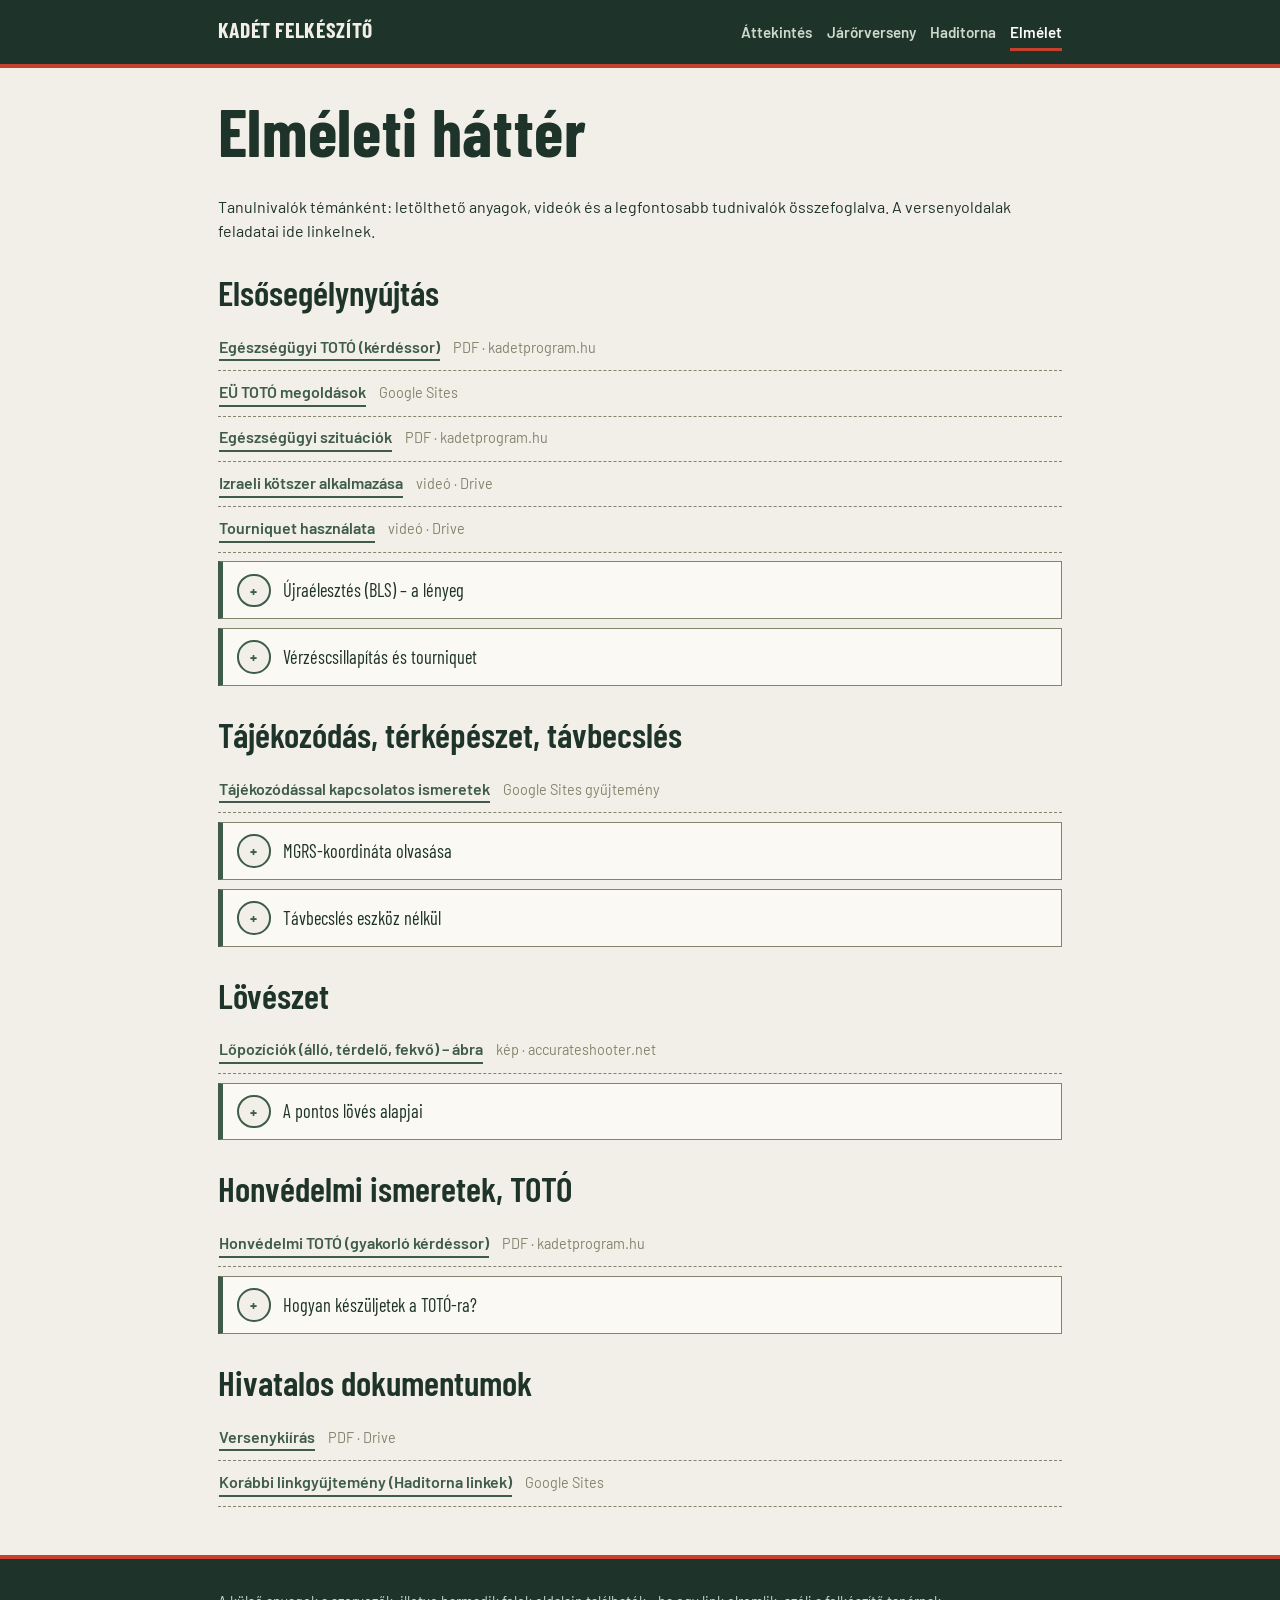
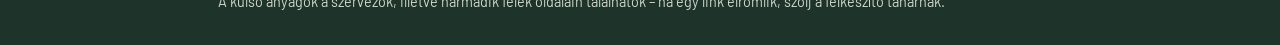
==== elmelet.html @ 2f75fd26 "Add files via upload" ====
<!DOCTYPE html>
<html lang="hu">
<head>
<meta charset="UTF-8">
<meta name="viewport" content="width=device-width, initial-scale=1">
<title>Elméleti háttér – felkészülési anyagok</title>
<link rel="preconnect" href="https://fonts.googleapis.com">
<link href="https://fonts.googleapis.com/css2?family=Barlow+Condensed:wght@600;700&family=Barlow:wght@400;600;700&display=swap" rel="stylesheet">
<link rel="stylesheet" href="style.css">
</head>
<body>

<header class="site">
  <div class="wrap">
    <a class="brand" href="index.html">KADÉT FELKÉSZÍTŐ</a>
    <nav class="main" aria-label="Fő navigáció">
      <a href="index.html">Áttekintés</a>
      <a href="jarorverseny.html">Járőrverseny</a>
      <a href="haditorna.html">Haditorna</a>
      <a href="elmelet.html" aria-current="page">Elmélet</a>
    </nav>
  </div>
</header>

<main class="wrap">
  <h1 style="margin-top:1.6rem">Elméleti háttér</h1>
  <p class="lead">Tanulnivalók témánként: letölthető anyagok, videók és a legfontosabb tudnivalók összefoglalva. A versenyoldalak feladatai ide linkelnek.</p>

  <!-- ===================== EÜ ===================== -->
  <section class="shelf" id="eu">
    <h2>Elsősegélynyújtás</h2>
    <ul>
      <li><a href="https://kadetprogram.hu/Public/uploads/OHV_E%C3%9C-TOT%C3%93.pdf">Egészségügyi TOTÓ (kérdéssor)</a><span>PDF · kadetprogram.hu</span></li>
      <li><a href="https://sites.google.com/view/haditornalinkek/e%C3%BC-tot%C3%B3-megold%C3%A1sok">EÜ TOTÓ megoldások</a><span>Google Sites</span></li>
      <li><a href="https://kadetprogram.hu/Public/uploads/E%C3%9C_szitu%C3%A1ci%C3%B3k%202024.pdf">Egészségügyi szituációk</a><span>PDF · kadetprogram.hu</span></li>
      <li><a href="https://drive.google.com/file/d/0B7TVsjLgtCCgZWExRTMzSFEzcnM/view?usp=drive_link&resourcekey=0-SOki4VpRNh7IfBNeAj2JSQ">Izraeli kötszer alkalmazása</a><span>videó · Drive</span></li>
      <li><a href="https://drive.google.com/file/d/1ajolPWnVyEdOhha0vj8dl07aHkygujlE/view?usp=sharing">Tourniquet használata</a><span>videó · Drive</span></li>
    </ul>

    <details class="cp">
      <summary class="cp-head"><span class="cp-num">+</span>Újraélesztés (BLS) – a lényeg</summary>
      <div class="cp-body">
        <ul>
          <li><strong>Sorrend:</strong> biztonság → reakció ellenőrzése (rázás, hangos megszólítás) → segélykérés → légút szabaddá tétele (fej hátra, áll fel) → légzés figyelése max. 10 mp.</li>
          <li><strong>Ha nem légzik normálisan:</strong> 30 mellkasnyomás : 2 befúvás, folyamatosan.</li>
          <li><strong>Mellkasnyomás:</strong> szegycsont közepére, 5–6 cm mélyen, 100–120/perc tempóban, teljes felengedéssel. Az AMBU-babán ezt pontozzák!</li>
          <li><strong>Eszméletlen, de normálisan légző beteg:</strong> stabil oldalfekvés, légzés folyamatos figyelése.</li>
        </ul>
      </div>
    </details>

    <details class="cp">
      <summary class="cp-head"><span class="cp-num">+</span>Vérzéscsillapítás és tourniquet</summary>
      <div class="cp-body">
        <ul>
          <li><strong>Fokozatosság:</strong> közvetlen nyomás a sebre → nyomókötés (pl. izraeli kötszer) → ha ezekkel nem uralható végtagi vérzés: tourniquet.</li>
          <li><strong>Tourniquet felhelyezés:</strong> a sebtől szívközelebb, ne ízületre; addig húzni, amíg a vérzés eláll. A versenyen: a gyakorlatvezető egy ujja férjen a kötés és a láb közé.</li>
          <li><strong>Mindig:</strong> a felhelyezés idejének rögzítése, az eszközt letakarni tilos.</li>
          <li><strong>Töréseknél:</strong> a sérült végtag nyugalomba helyezése, a két szomszédos ízület rögzítése; nyílt törésnél előbb steril fedés.</li>
        </ul>
      </div>
    </details>
  </section>

  <!-- ===================== Tájékozódás ===================== -->
  <section class="shelf" id="tajekozodas">
    <h2>Tájékozódás, térképészet, távbecslés</h2>
    <ul>
      <li><a href="https://sites.google.com/view/tajolas/f%C5%91oldal">Tájékozódással kapcsolatos ismeretek</a><span>Google Sites gyűjtemény</span></li>
    </ul>

    <details class="cp">
      <summary class="cp-head"><span class="cp-num">+</span>MGRS-koordináta olvasása</summary>
      <div class="cp-body">
        <ul>
          <li><strong>Felépítés:</strong> zónaszám + betű (pl. 33T), majd 100 km-es négyzet két betűje (pl. XN), végül a számjegyek fele-fele: első fele a kelet-nyugati (easting), második a dél-északi (northing) érték.</li>
          <li><strong>Aranyszabály:</strong> mindig „jobbra, majd fel” – előbb a vízszintes hálóvonalak közül olvasunk, aztán a függőlegesből.</li>
          <li><strong>Pontosság:</strong> 4 számjegy = 1 km, 6 számjegy = 100 m, 8 számjegy = 10 m pontosság.</li>
          <li><strong>Irányszög protractorral:</strong> a protractor középpontja a kiindulópontra, 0 iránya a hálózati északra; a célpont felé olvasott érték a hálózati irányszög (vetületi ~ mágneses eltérésre figyelni, ha a feladat kéri).</li>
          <li><strong>Csapatmunka a versenyen:</strong> mivel egymás munkájára építetek és javítani tilos, a leggyakorlottabb kadét kapja a pontszerkesztést – otthon mindenki gyakorolja a saját részfeladatát.</li>
        </ul>
      </div>
    </details>

    <details class="cp">
      <summary class="cp-head"><span class="cp-num">+</span>Távbecslés eszköz nélkül</summary>
      <div class="cp-body">
        <ul>
          <li><strong>Viszonyítás ismert mérethez:</strong> tudd fejből a tereptárgyak jellemző méreteit – emberalak ~1,8 m, családi ház szintje ~3 m, villanyoszlopok távolsága gyakran ~30–50 m, futballpálya ~100 m.</li>
          <li><strong>Hüvelykujj-ugrás:</strong> nyújtott karral, egyik szemmel a hüvelykujjat a célra tartod, majd szemet váltasz; ahányat „ugrik” oldalra a kép (ismert méretű tárgyhoz mérve), annak kb. 10-szerese a távolság.</li>
          <li><strong>Szakaszolás:</strong> becsülj 100 m-es lépésekben („odáig kb. 100, még egyszer annyi…”), vagy felezd a távot és a felét becsüld.</li>
          <li><strong>Torzítások:</strong> lefelé nézve, vízfelület vagy sík terep fölött a táv rövidebbnek tűnik; szemben a nappal, ködben hosszabbnak.</li>
          <li><strong>Csapattaktika:</strong> mindenki becsül külön, a szélsőértékeket elhagyva átlagoltok – ez bizonyítottan pontosabb az egyéni tippnél.</li>
        </ul>
      </div>
    </details>
  </section>

  <!-- ===================== Lövészet ===================== -->
  <section class="shelf" id="loveszet">
    <h2>Lövészet</h2>
    <ul>
      <li><a href="https://accurateshooter.net/Blog/mattpdf1401op.png">Lőpozíciók (álló, térdelő, fekvő) – ábra</a><span>kép · accurateshooter.net</span></li>
    </ul>

    <details class="cp">
      <summary class="cp-head"><span class="cp-num">+</span>A pontos lövés alapjai</summary>
      <div class="cp-body">
        <ul>
          <li><strong>Stabilitási sorrend:</strong> fekvő &gt; térdelő &gt; álló. A puskás testhelyzeteket ennek megfelelően osszátok el: a legbiztosabb kezű kapja az állót.</li>
          <li><strong>Csont, ne izom:</strong> a fegyvert csontos alátámasztás tartsa (könyök a térden térdelésben, alkar a talajon fekve) – az izom remeg, a csont nem.</li>
          <li><strong>Légzés:</strong> a lövés a természetes kilégzés utáni szünetben menjen el; LézerRunon futás után 2–3 mély, lassú kilégzéssel „húzd le” a pulzust, csak utána célozz.</li>
          <li><strong>Elsütés:</strong> az ujjbegy egyenletesen, „meglepetésszerűen” húzza el a billentyűt – a rántás viszi el a legtöbb lövést.</li>
          <li><strong>Célzás:</strong> a fókusz az irányzékon, ne a céltáblán; a kis imbolygást fogadd el, ne kergesd a tökéletes pillanatot a 3 perces időkeretben.</li>
        </ul>
      </div>
    </details>
  </section>

  <!-- ===================== TOTÓ ===================== -->
  <section class="shelf" id="toto">
    <h2>Honvédelmi ismeretek, TOTÓ</h2>
    <ul>
      <li><a href="https://www.kadetprogram.hu/Public/uploads/Honvedelmi_TOTO.pdf">Honvédelmi TOTÓ (gyakorló kérdéssor)</a><span>PDF · kadetprogram.hu</span></li>
    </ul>
    <details class="cp">
      <summary class="cp-head"><span class="cp-num">+</span>Hogyan készüljetek a TOTÓ-ra?</summary>
      <div class="cp-body">
        <ul>
          <li>A kérdések a <em>Honvédelmi alapismeretek</em> tankönyvre épülnek – a gyakorló TOTÓ-t időre, táblagépen/telefonon érdemes kitölteni, ahogy a versenyen lesz.</li>
          <li>A 4 különböző nehézségű kérdéssort a csapat osztja el: előre beszéljétek meg, ki melyik témában (haderőnemek, rendfokozatok, EÜ, történelem) a legerősebb.</li>
          <li>A 20 perc bőséges, ha nem kapkodtok – előbb a biztos válaszok, a bizonytalanokra visszatérni.</li>
        </ul>
      </div>
    </details>
  </section>

  <!-- ===================== Hivatalos dokumentumok ===================== -->
  <section class="shelf" id="dokumentumok">
    <h2>Hivatalos dokumentumok</h2>
    <ul>
      <li><a href="https://drive.google.com/file/d/1W306n2Jjd4E6hrsVJjjf-rbCi3kvOxf6/view?usp=drive_link">Versenykiírás</a><span>PDF · Drive</span></li>
      <li><a href="https://sites.google.com/view/haditornalinkek/f%C5%91oldal">Korábbi linkgyűjtemény (Haditorna linkek)</a><span>Google Sites</span></li>
    </ul>
  </section>

</main>

<footer class="site">
  <div class="wrap">
    <p>A külső anyagok a szervezők, illetve harmadik felek oldalain találhatók – ha egy link elromlik, szólj a felkészítő tanárnak.</p>
  </div>
</footer>

</body>
</html>
---- style.css ----
/* ==== Kadét felkészítő – közös stílus ==== */
:root{
  --paper:#F1EFE7;      /* térképpapír */
  --ink:#1E3329;        /* fenyőzöld tinta */
  --mid:#3E5C48;        /* középzöld */
  --khaki:#83846E;      /* másodlagos szöveg, keretek */
  --route:#C7402D;      /* jelzéspiros (útvonal) */
  --card:#FAF9F3;
}
*{box-sizing:border-box}
html{scroll-behavior:smooth}
body{
  margin:0;
  font-family:'Barlow',system-ui,sans-serif;
  background:var(--paper);
  color:var(--ink);
  line-height:1.55;
}
h1,h2,h3,summary.cp-head{
  font-family:'Barlow Condensed',sans-serif;
  line-height:1.1;
  margin:0 0 .4em;
}
h1{font-size:clamp(2.4rem,7vw,4.2rem);font-weight:700;letter-spacing:.01em}
h2{font-size:clamp(1.6rem,4vw,2.2rem);font-weight:600}
h3{font-size:1.25rem;font-weight:600}
a{color:var(--mid)}
a:hover{color:var(--route)}
a:focus-visible,summary:focus-visible,button:focus-visible{
  outline:3px solid var(--route);outline-offset:2px;border-radius:2px;
}
.wrap{max-width:880px;margin:0 auto;padding:0 1.1rem}

/* --- fejléc / navigáció --- */
header.site{
  background:var(--ink);color:var(--paper);
  border-bottom:4px solid var(--route);
}
.site .wrap{display:flex;flex-wrap:wrap;align-items:baseline;gap:.4rem 1.4rem;padding:.8rem 1.1rem}
.brand{
  font-family:'Barlow Condensed',sans-serif;font-weight:700;
  font-size:1.35rem;color:var(--paper);text-decoration:none;letter-spacing:.03em;
}
nav.main{display:flex;flex-wrap:wrap;gap:.2rem .9rem;margin-left:auto}
nav.main a{
  color:#CFD8CB;text-decoration:none;font-weight:600;font-size:.95rem;
  padding:.25rem 0;border-bottom:3px solid transparent;
}
nav.main a:hover{color:#fff}
nav.main a[aria-current="page"]{color:#fff;border-bottom-color:var(--route)}

/* --- hero --- */
.hero{position:relative;overflow:hidden;background:var(--paper)}
.hero .wrap{position:relative;padding:3.2rem 1.1rem 2.6rem}
.hero svg.topo{position:absolute;inset:0;width:100%;height:100%;pointer-events:none}
.hero p.lead{font-size:1.15rem;max-width:34em;margin:.4rem 0 0}

/* --- versenykártyák a kezdőlapon --- */
.missions{display:grid;grid-template-columns:repeat(auto-fit,minmax(280px,1fr));gap:1.1rem;margin:1.6rem 0 2.4rem}
.mission{
  background:var(--card);border:1.5px solid var(--khaki);
  padding:1.2rem 1.2rem 1.1rem;display:flex;flex-direction:column;gap:.5rem;
}
.mission .date{
  font-family:'Barlow Condensed',sans-serif;font-size:1.15rem;font-weight:600;color:var(--route);
}
.mission p{margin:0}
.mission .go{margin-top:auto;padding-top:.7rem;font-weight:600}

/* --- felhívás (határidő) --- */
.callout{
  border-left:5px solid var(--route);background:var(--card);
  padding:.8rem 1rem;margin:1.4rem 0;
}
.callout strong{color:var(--route)}

/* --- adatlap (kulcsinfók) --- */
dl.facts{
  display:grid;grid-template-columns:max-content 1fr;gap:.35rem 1.2rem;
  margin:1.2rem 0;padding:1rem 1.1rem;background:var(--card);border:1.5px solid var(--khaki);
}
dl.facts dt{font-weight:600;color:var(--mid)}
dl.facts dd{margin:0}
@media(max-width:520px){dl.facts{grid-template-columns:1fr}dl.facts dt{margin-top:.4rem}}

/* --- ellenőrzőpont-sorok (versenyszámok) --- */
section.course{margin:2.2rem 0}
details.cp{
  background:var(--card);border:1.5px solid var(--khaki);border-left:5px solid var(--mid);
  margin:.55rem 0;
}
details.cp[open]{border-left-color:var(--route)}
summary.cp-head{
  display:flex;align-items:center;gap:.8rem;cursor:pointer;
  padding:.7rem .9rem;font-size:1.15rem;list-style:none;margin:0;
}
summary.cp-head::-webkit-details-marker{display:none}
.cp-num{
  flex:0 0 2.1rem;height:2.1rem;border-radius:50%;
  border:2.5px solid var(--mid);color:var(--mid);
  display:flex;align-items:center;justify-content:center;
  font-size:1rem;font-weight:700;background:var(--paper);
}
details.cp[open] .cp-num{border-color:var(--route);color:var(--route)}
.cp-meta{margin-left:auto;font-family:'Barlow',sans-serif;font-size:.82rem;color:var(--khaki);font-weight:600;text-align:right}
.cp-body{padding:.2rem 1rem 1rem;border-top:1px dashed var(--khaki)}
.cp-body h4{margin:.9rem 0 .25rem;font-size:.95rem;color:var(--route);font-weight:700}
.cp-body p,.cp-body ul{margin:.25rem 0 .6rem}
.cp-body ul{padding-left:1.2rem}
.cp-body .theory{font-weight:600}

/* --- általános szabálylista --- */
ul.rules{padding-left:1.2rem}
ul.rules li{margin:.35rem 0}

/* --- elmélet oldal: témablokkok --- */
.shelf{margin:1.8rem 0}
.shelf ul{list-style:none;padding:0;margin:.5rem 0 0}
.shelf li{
  border-bottom:1px dashed var(--khaki);padding:.55rem .1rem;
  display:flex;flex-wrap:wrap;gap:.3rem .8rem;align-items:baseline;
}
.shelf li a{font-weight:600;text-decoration:none;border-bottom:2px solid var(--mid)}
.shelf li a:hover{border-bottom-color:var(--route)}
.shelf li span{color:var(--khaki);font-size:.9rem}

/* --- lábléc --- */
footer.site{
  margin-top:3rem;background:var(--ink);color:#CFD8CB;
  font-size:.9rem;border-top:4px solid var(--route);
}
footer.site .wrap{padding:1.1rem}
footer.site a{color:#fff}

@media (prefers-reduced-motion: reduce){
  html{scroll-behavior:auto}
}
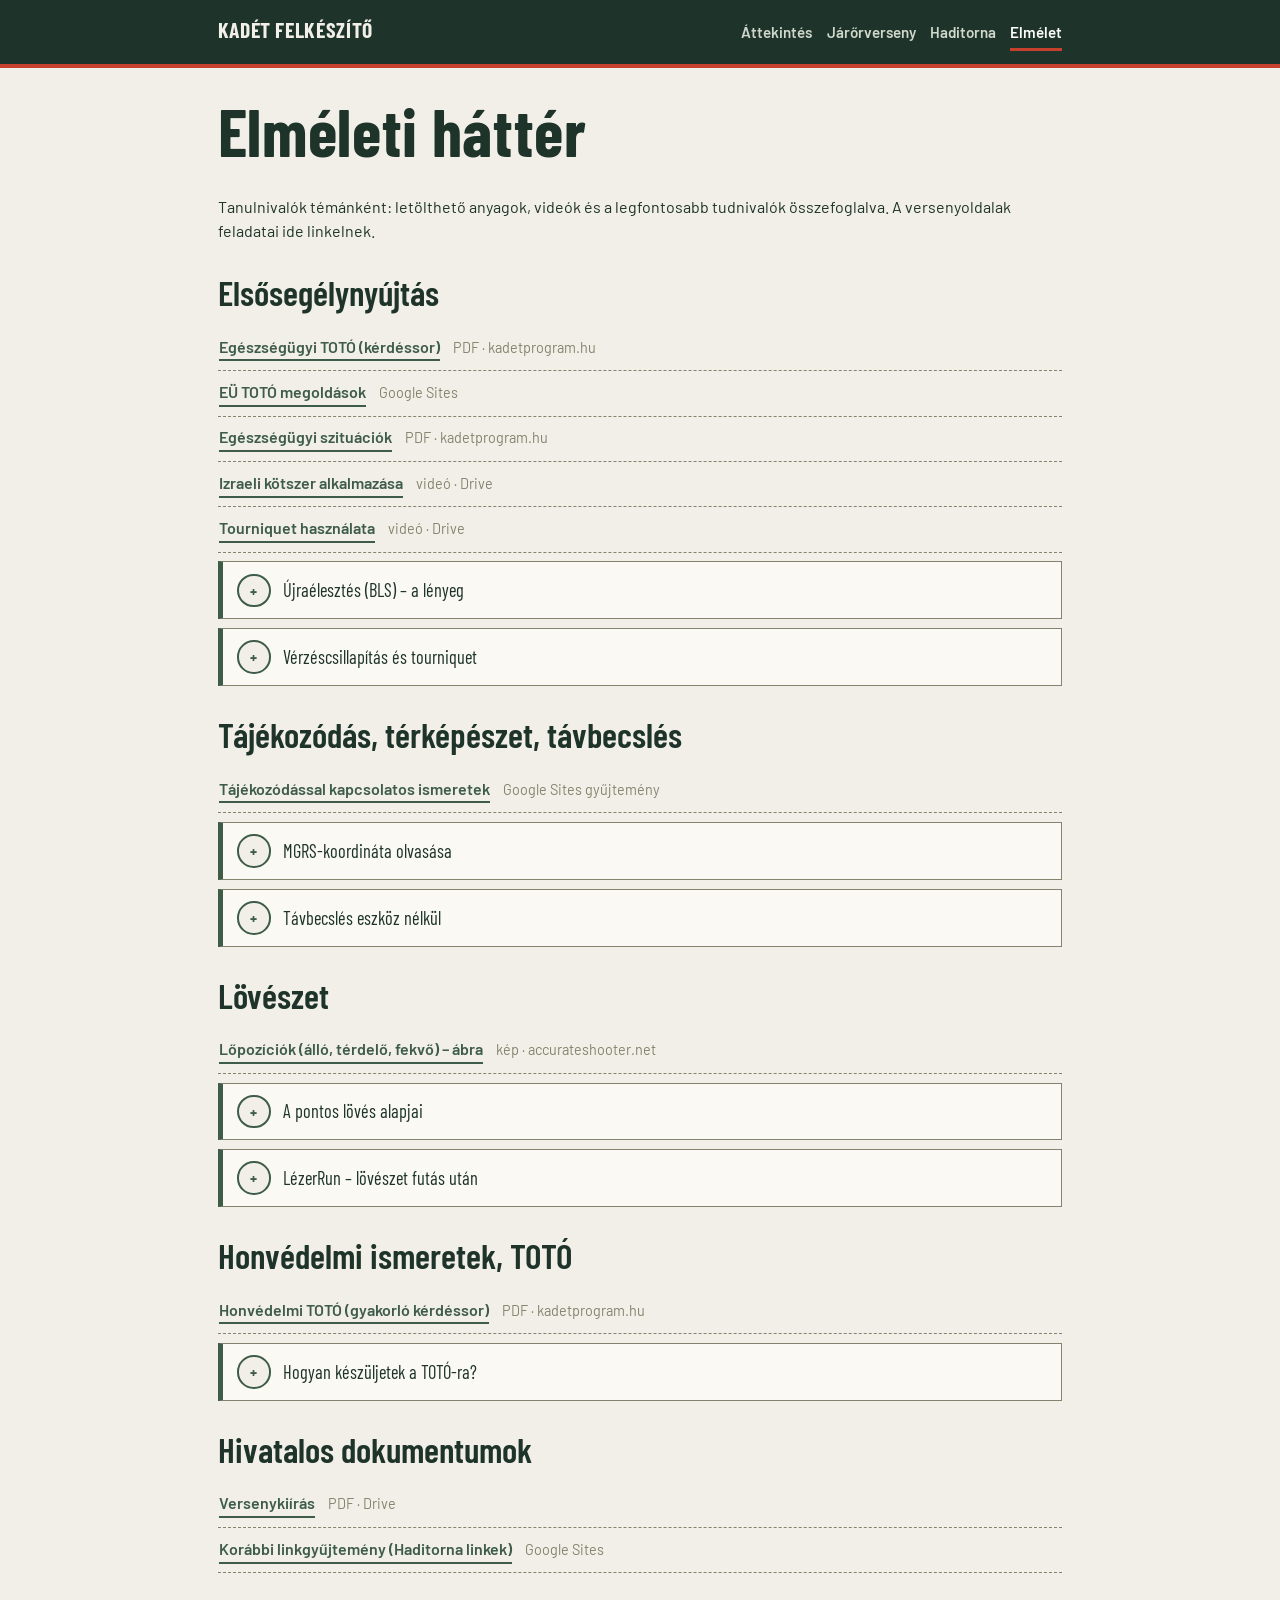
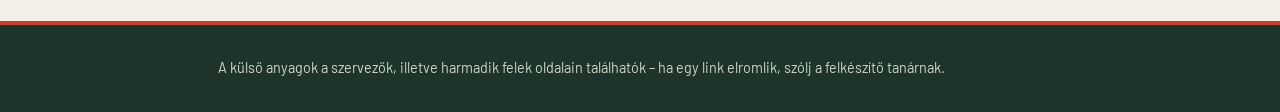
==== commit d6023517: "Add files via upload" ====
--- a/elmelet.html
+++ b/elmelet.html
@@ -115,6 +115,20 @@
         </ul>
       </div>
     </details>
+
+    <details class="cp">
+      <summary class="cp-head"><span class="cp-num">+</span>LézerRun – lövészet futás után</summary>
+      <div class="cp-body">
+        <ul>
+          <li><strong>A futás beosztása:</strong> a 200 m-t ne sprintben fusd – az utolsó 30–50 métert lassítsd le, hogy a pulzus már a lőállás előtt esni kezdjen. A lövészeten elbukott másodpercek többe kerülnek, mint amit a hajrával nyersz.</li>
+          <li><strong>Érkezés a lőállásba:</strong> 2–3 mély, lassú kilégzés, közben veszed fel a pisztolyt – ne kapkodva ragadd meg.</li>
+          <li><strong>Testhelyzet:</strong> stabil terpesz, súly mindkét lábon; a remegő karral ne harcolj, hanem fogadd el a kis körzést és a cél közepére „úsztasd be” az irányzékot.</li>
+          <li><strong>Ritmus:</strong> az 50 mp öt találatra bőven elég – egyenletes, 4–6 mp-enkénti lövés jobb, mint a gyors sorozat, mert minden hibázás újabb lövést (és időt) jelent.</li>
+          <li><strong>Váltás:</strong> amíg a társad lő, te már a váltóponton készülj – a váltások közti tétovázás tiszta időveszteség.</li>
+          <li><strong>Edzés:</strong> ez kombinációban gyakorolható a legjobban: futás (vagy 15–20 guggolás a pulzus felveréséhez), majd azonnal célra tartás. Lézerpisztoly híján bármilyen „szárazcélzás” is fejleszti az emelt pulzusú stabilitást.</li>
+        </ul>
+      </div>
+    </details>
   </section>
 
   <!-- ===================== TOTÓ ===================== -->
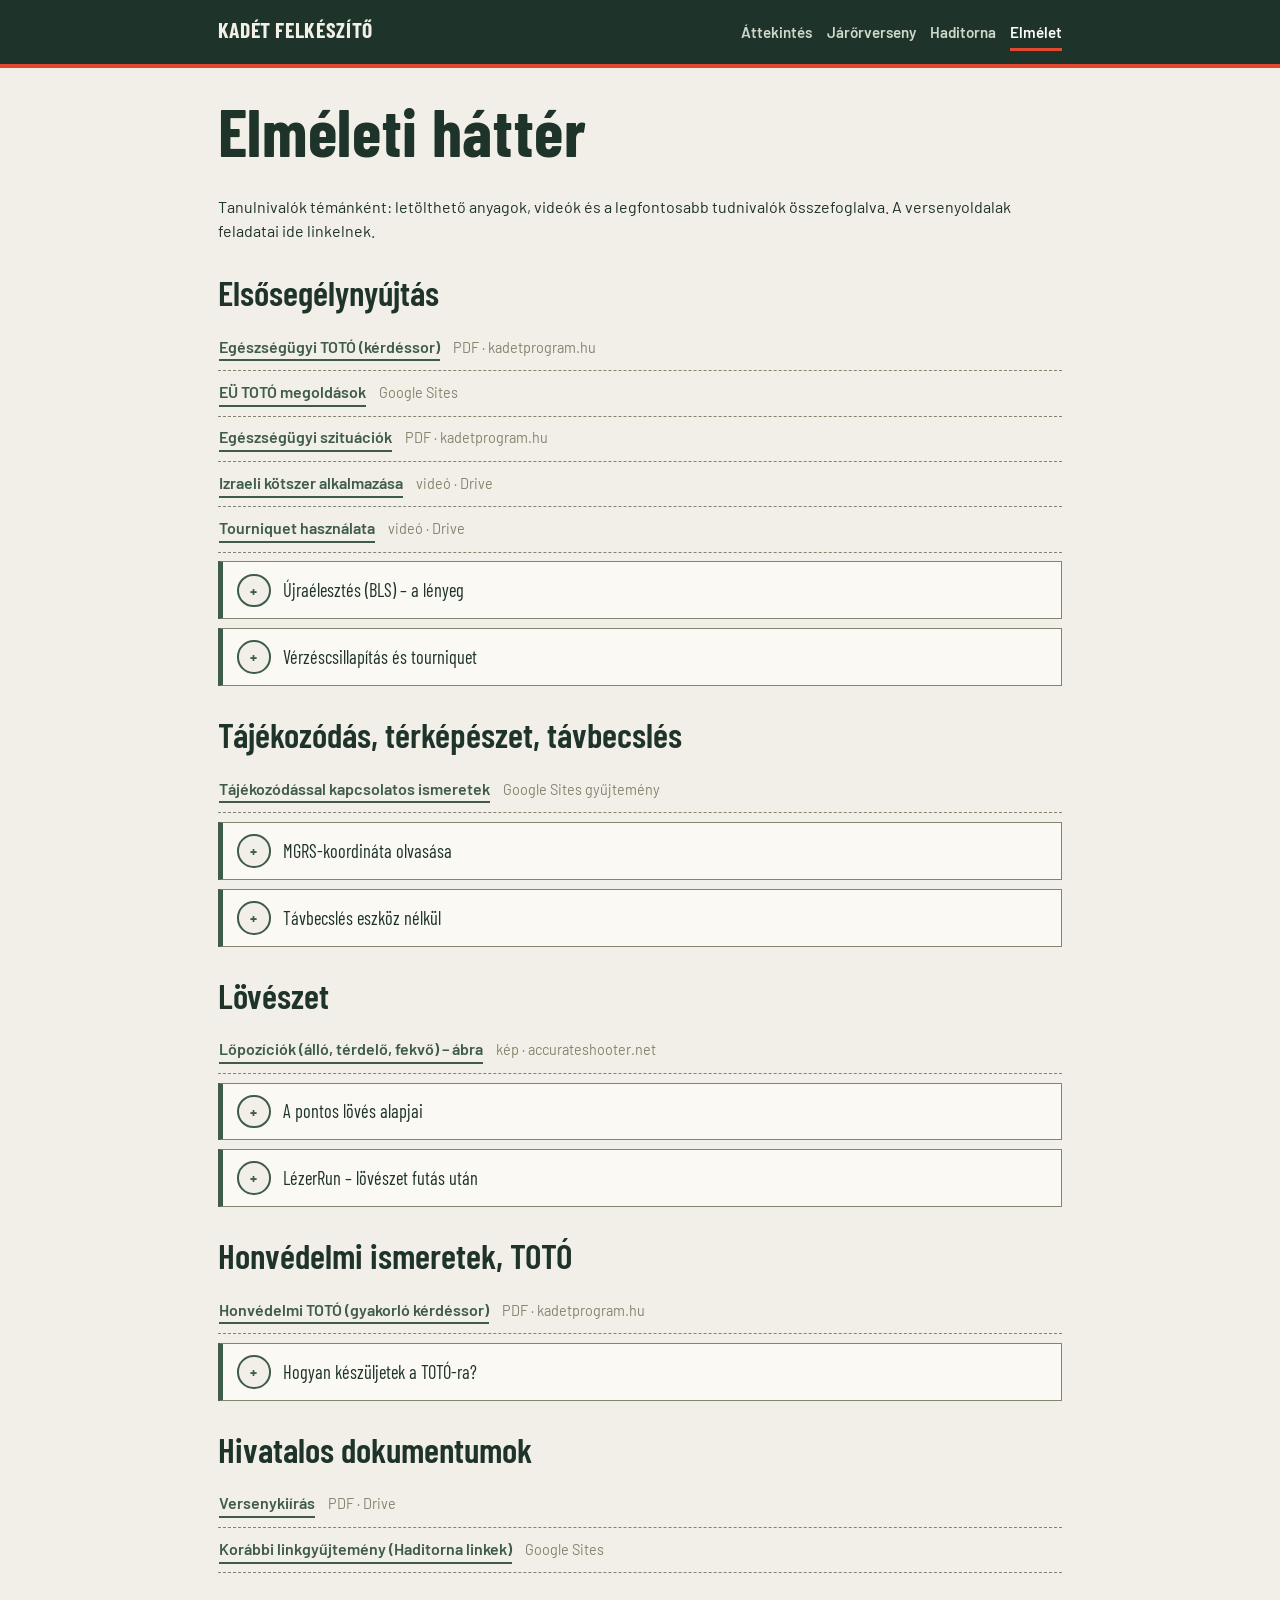
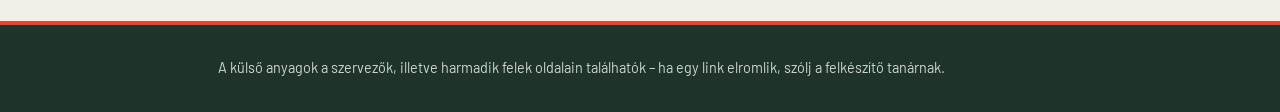
==== commit 557aca66: "Add files via upload" ====
--- a/elmelet.html
+++ b/elmelet.html
@@ -42,7 +42,7 @@
       <div class="cp-body">
         <ul>
           <li><strong>Sorrend:</strong> biztonság → reakció ellenőrzése (rázás, hangos megszólítás) → segélykérés → légút szabaddá tétele (fej hátra, áll fel) → légzés figyelése max. 10 mp.</li>
-          <li><strong>Ha nem légzik normálisan:</strong> 30 mellkasnyomás : 2 befúvás, folyamatosan.</li>
+          <li><strong>Ha nem légzik normálisan:</strong> folyamatos mellkasnyomás megszakítás nélkül, a mentők (vagy váltás) érkezéséig.</li>
           <li><strong>Mellkasnyomás:</strong> szegycsont közepére, 5–6 cm mélyen, 100–120/perc tempóban, teljes felengedéssel. Az AMBU-babán ezt pontozzák!</li>
           <li><strong>Eszméletlen, de normálisan légző beteg:</strong> stabil oldalfekvés, légzés folyamatos figyelése.</li>
         </ul>
--- a/style.css
+++ b/style.css
@@ -4,7 +4,7 @@
   --ink:#1E3329;        /* fenyőzöld tinta */
   --mid:#3E5C48;        /* középzöld */
   --khaki:#83846E;      /* másodlagos szöveg, keretek */
-  --route:#C7402D;      /* jelzéspiros (útvonal) */
+  --route:#E1492F;      /* jelzéspiros (útvonal) */
   --card:#FAF9F3;
 }
 *{box-sizing:border-box}
@@ -49,23 +49,34 @@
 nav.main a:hover{color:#fff}
 nav.main a[aria-current="page"]{color:#fff;border-bottom-color:var(--route)}
 
-/* --- hero --- */
-.hero{position:relative;overflow:hidden;background:var(--paper)}
-.hero .wrap{position:relative;padding:3.2rem 1.1rem 2.6rem}
+/* --- hero: éjszakai menet --- */
+.hero{position:relative;overflow:hidden;background:var(--ink);color:var(--paper)}
+.hero .wrap{position:relative;padding:3.4rem 1.1rem 2.8rem}
 .hero svg.topo{position:absolute;inset:0;width:100%;height:100%;pointer-events:none}
-.hero p.lead{font-size:1.15rem;max-width:34em;margin:.4rem 0 0}
+.hero h1{text-transform:uppercase;letter-spacing:.02em}
+.hero p.lead{font-size:1.15rem;max-width:34em;margin:.4rem 0 0;color:#D8DECF}
+.chev{display:inline-block;color:var(--route);letter-spacing:-.05em;margin-right:.35rem}
+
+/* --- visszaszámláló --- */
+.count{
+  display:inline-block;margin-top:.2rem;padding:.15rem .55rem;
+  font-family:'Barlow Condensed',sans-serif;font-weight:700;font-size:1.05rem;
+  background:var(--route);color:#fff;letter-spacing:.04em;
+}
 
 /* --- versenykártyák a kezdőlapon --- */
 .missions{display:grid;grid-template-columns:repeat(auto-fit,minmax(280px,1fr));gap:1.1rem;margin:1.6rem 0 2.4rem}
 .mission{
-  background:var(--card);border:1.5px solid var(--khaki);
+  background:var(--card);border:1.5px solid var(--khaki);border-top:5px solid var(--mid);
   padding:1.2rem 1.2rem 1.1rem;display:flex;flex-direction:column;gap:.5rem;
+  transition:transform .15s ease,border-color .15s ease,box-shadow .15s ease;
 }
+.mission:hover{transform:translateY(-3px);border-top-color:var(--route);box-shadow:0 6px 0 -2px var(--route)}
 .mission .date{
   font-family:'Barlow Condensed',sans-serif;font-size:1.15rem;font-weight:600;color:var(--route);
 }
 .mission p{margin:0}
-.mission .go{margin-top:auto;padding-top:.7rem;font-weight:600}
+.mission .go{margin-top:auto;padding-top:.7rem;font-weight:700;text-transform:uppercase;font-family:'Barlow Condensed',sans-serif;font-size:1.05rem;letter-spacing:.03em}
 
 /* --- felhívás (határidő) --- */
 .callout{
@@ -90,6 +101,8 @@
   margin:.55rem 0;
 }
 details.cp[open]{border-left-color:var(--route)}
+summary.cp-head:hover{background:rgba(225,73,47,.07)}
+summary.cp-head:hover .cp-num{border-color:var(--route);color:var(--route)}
 summary.cp-head{
   display:flex;align-items:center;gap:.8rem;cursor:pointer;
   padding:.7rem .9rem;font-size:1.15rem;list-style:none;margin:0;
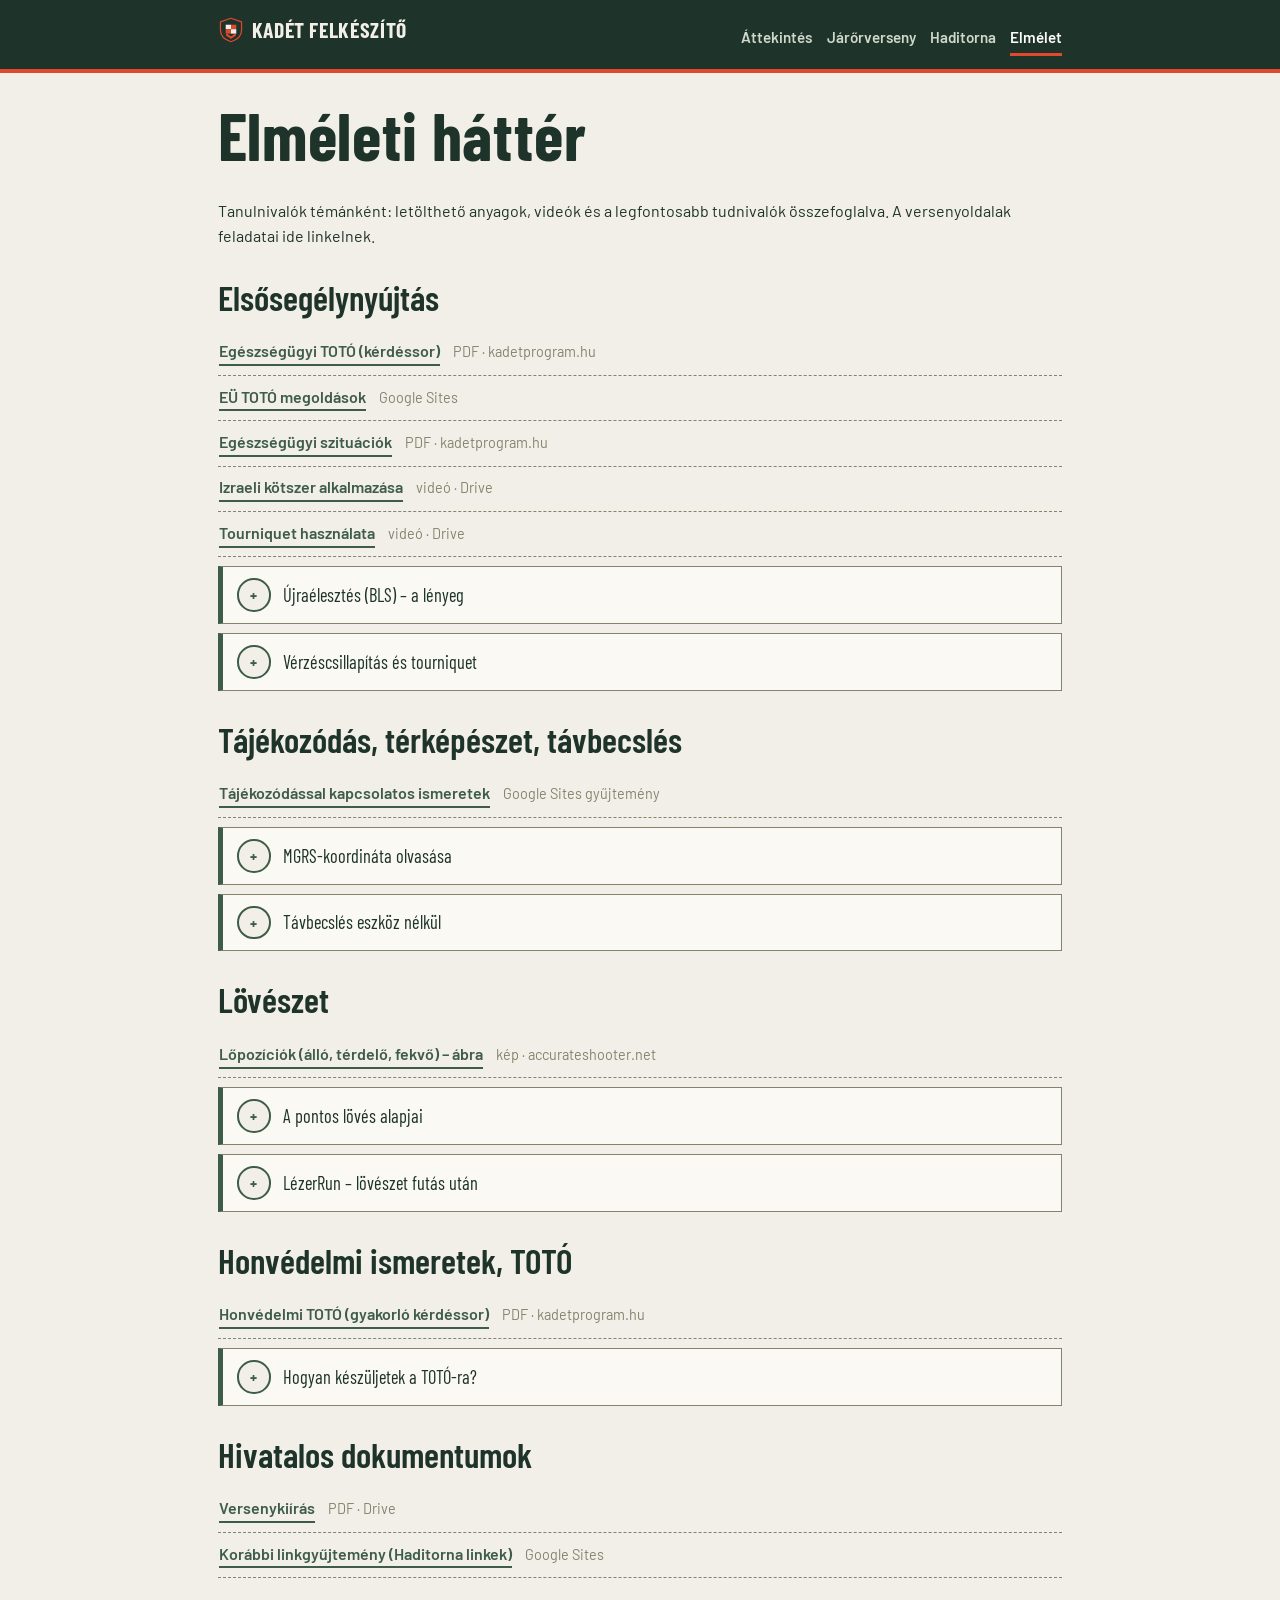
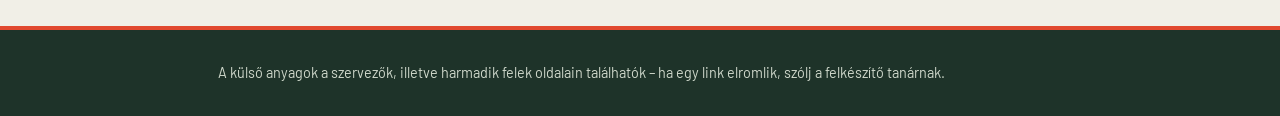
==== commit 14e352aa: "Add files via upload" ====
--- a/elmelet.html
+++ b/elmelet.html
@@ -6,13 +6,17 @@
 <title>Elméleti háttér – felkészülési anyagok</title>
 <link rel="preconnect" href="https://fonts.googleapis.com">
 <link href="https://fonts.googleapis.com/css2?family=Barlow+Condensed:wght@600;700&family=Barlow:wght@400;600;700&display=swap" rel="stylesheet">
+<link rel="icon" href="logo.svg" type="image/svg+xml">
+<link rel="apple-touch-icon" href="icon-180.png">
+<link rel="manifest" href="manifest.json">
+<meta name="theme-color" content="#1E3329">
 <link rel="stylesheet" href="style.css">
 </head>
 <body>
 
 <header class="site">
   <div class="wrap">
-    <a class="brand" href="index.html">KADÉT FELKÉSZÍTŐ</a>
+    <a class="brand" href="index.html"><img src="logo.svg" alt="" width="26" height="26">KADÉT FELKÉSZÍTŐ</a>
     <nav class="main" aria-label="Fő navigáció">
       <a href="index.html">Áttekintés</a>
       <a href="jarorverseny.html">Járőrverseny</a>
--- a/style.css
+++ b/style.css
@@ -40,7 +40,9 @@
 .brand{
   font-family:'Barlow Condensed',sans-serif;font-weight:700;
   font-size:1.35rem;color:var(--paper);text-decoration:none;letter-spacing:.03em;
+  display:flex;align-items:center;gap:.5rem;
 }
+.brand img{display:block}
 nav.main{display:flex;flex-wrap:wrap;gap:.2rem .9rem;margin-left:auto}
 nav.main a{
   color:#CFD8CB;text-decoration:none;font-weight:600;font-size:.95rem;
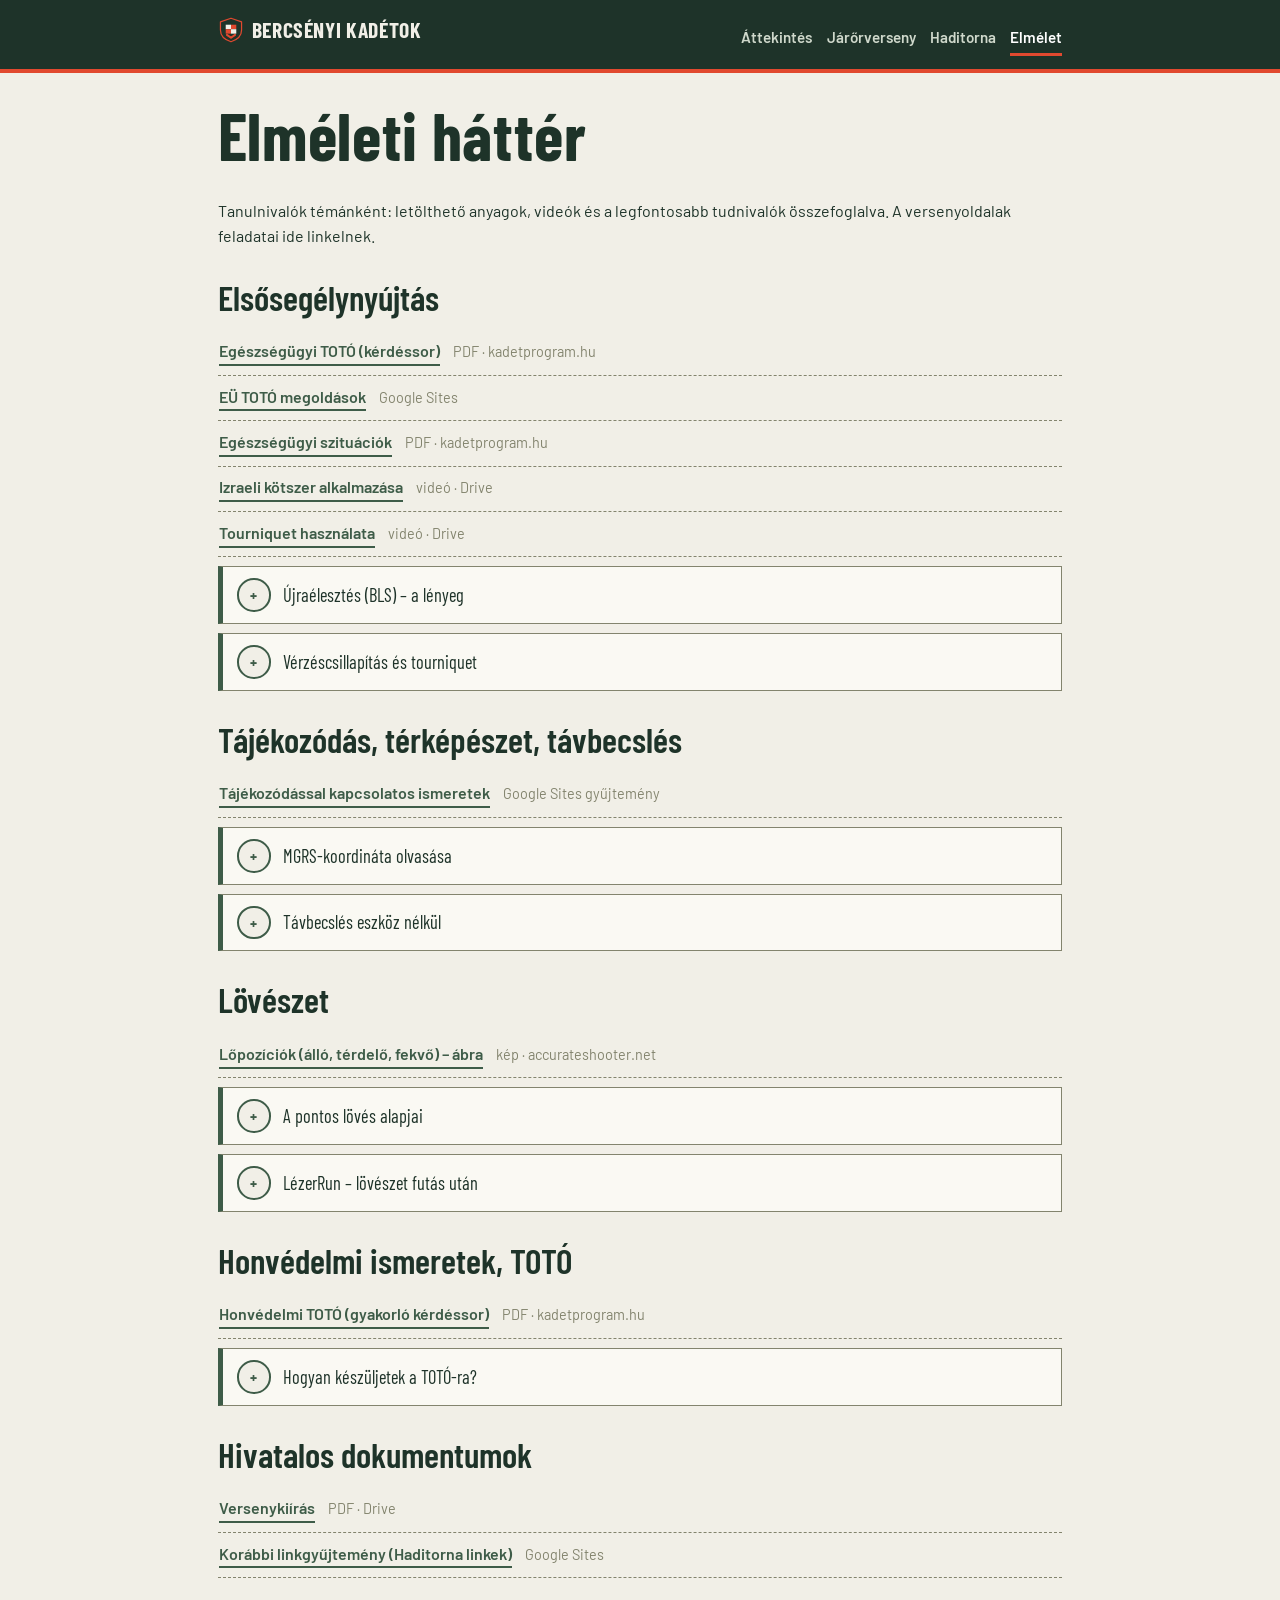
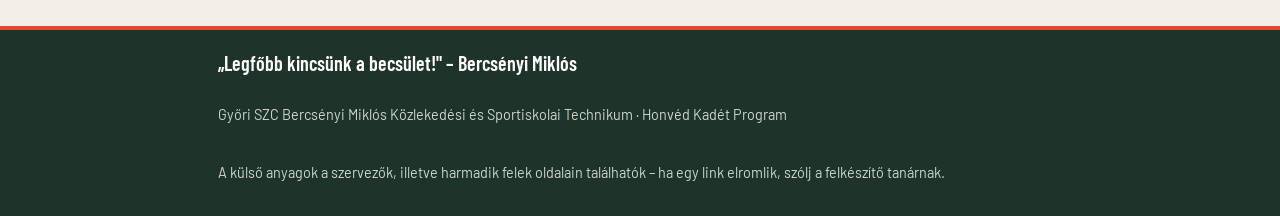
==== commit e391ff60: "Add files via upload" ====
--- a/elmelet.html
+++ b/elmelet.html
@@ -3,7 +3,7 @@
 <head>
 <meta charset="UTF-8">
 <meta name="viewport" content="width=device-width, initial-scale=1">
-<title>Elméleti háttér – felkészülési anyagok</title>
+<title>Bercsényi kadétok – Elmélet</title>
 <link rel="preconnect" href="https://fonts.googleapis.com">
 <link href="https://fonts.googleapis.com/css2?family=Barlow+Condensed:wght@600;700&family=Barlow:wght@400;600;700&display=swap" rel="stylesheet">
 <link rel="icon" href="logo.svg" type="image/svg+xml">
@@ -16,7 +16,7 @@
 
 <header class="site">
   <div class="wrap">
-    <a class="brand" href="index.html"><img src="logo.svg" alt="" width="26" height="26">KADÉT FELKÉSZÍTŐ</a>
+    <a class="brand" href="index.html"><img src="logo.svg" alt="" width="26" height="26">BERCSÉNYI KADÉTOK</a>
     <nav class="main" aria-label="Fő navigáció">
       <a href="index.html">Áttekintés</a>
       <a href="jarorverseny.html">Járőrverseny</a>
@@ -166,6 +166,8 @@
 
 <footer class="site">
   <div class="wrap">
+    <p class="motto">„Legfőbb kincsünk a becsület!" – Bercsényi Miklós</p>
+    <p>Győri SZC Bercsényi Miklós Közlekedési és Sportiskolai Technikum · Honvéd Kadét Program</p>
     <p>A külső anyagok a szervezők, illetve harmadik felek oldalain találhatók – ha egy link elromlik, szólj a felkészítő tanárnak.</p>
   </div>
 </footer>
--- a/style.css
+++ b/style.css
@@ -56,6 +56,8 @@
 .hero .wrap{position:relative;padding:3.4rem 1.1rem 2.8rem}
 .hero svg.topo{position:absolute;inset:0;width:100%;height:100%;pointer-events:none}
 .hero h1{text-transform:uppercase;letter-spacing:.02em}
+.hero .kicker{margin:0 0 .5rem;font-weight:600;color:#A9B5A3;font-size:.95rem}
+footer.site .motto{font-family:'Barlow Condensed',sans-serif;font-size:1.25rem;font-weight:600;color:#fff;margin:0 0 .3rem}
 .hero p.lead{font-size:1.15rem;max-width:34em;margin:.4rem 0 0;color:#D8DECF}
 .chev{display:inline-block;color:var(--route);letter-spacing:-.05em;margin-right:.35rem}
 
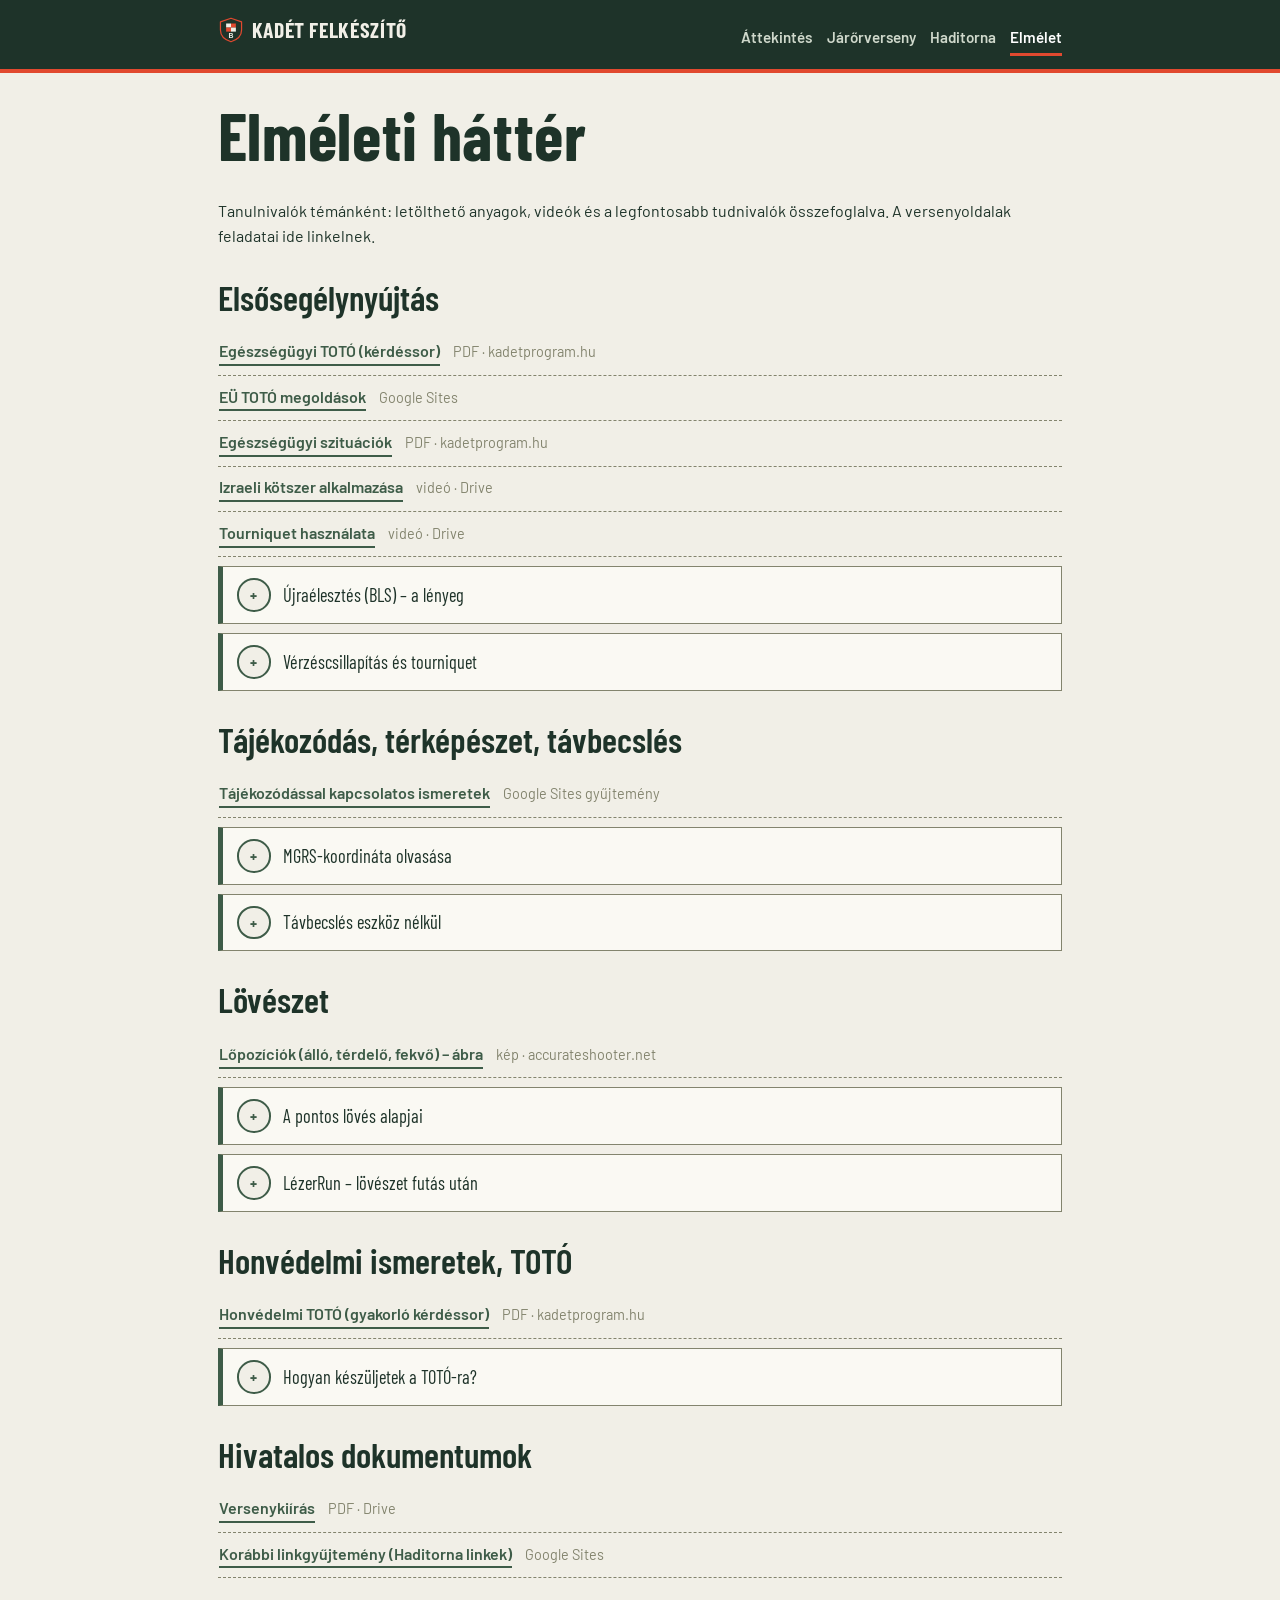
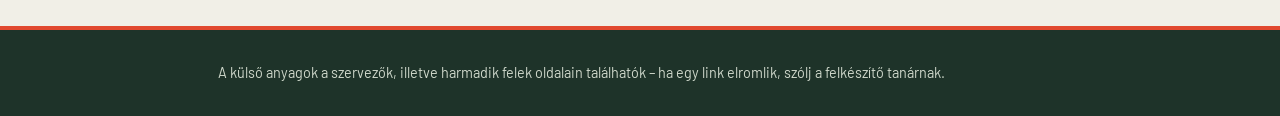
==== commit 9873942a: "Add files via upload" ====
--- a/elmelet.html
+++ b/elmelet.html
@@ -3,7 +3,7 @@
 <head>
 <meta charset="UTF-8">
 <meta name="viewport" content="width=device-width, initial-scale=1">
-<title>Bercsényi kadétok – Elmélet</title>
+<title>Elméleti háttér – felkészülési anyagok</title>
 <link rel="preconnect" href="https://fonts.googleapis.com">
 <link href="https://fonts.googleapis.com/css2?family=Barlow+Condensed:wght@600;700&family=Barlow:wght@400;600;700&display=swap" rel="stylesheet">
 <link rel="icon" href="logo.svg" type="image/svg+xml">
@@ -16,7 +16,7 @@
 
 <header class="site">
   <div class="wrap">
-    <a class="brand" href="index.html"><img src="logo.svg" alt="" width="26" height="26">BERCSÉNYI KADÉTOK</a>
+    <a class="brand" href="index.html"><img src="logo.svg" alt="" width="26" height="26">KADÉT FELKÉSZÍTŐ</a>
     <nav class="main" aria-label="Fő navigáció">
       <a href="index.html">Áttekintés</a>
       <a href="jarorverseny.html">Járőrverseny</a>
@@ -166,8 +166,6 @@
 
 <footer class="site">
   <div class="wrap">
-    <p class="motto">„Legfőbb kincsünk a becsület!" – Bercsényi Miklós</p>
-    <p>Győri SZC Bercsényi Miklós Közlekedési és Sportiskolai Technikum · Honvéd Kadét Program</p>
     <p>A külső anyagok a szervezők, illetve harmadik felek oldalain találhatók – ha egy link elromlik, szólj a felkészítő tanárnak.</p>
   </div>
 </footer>
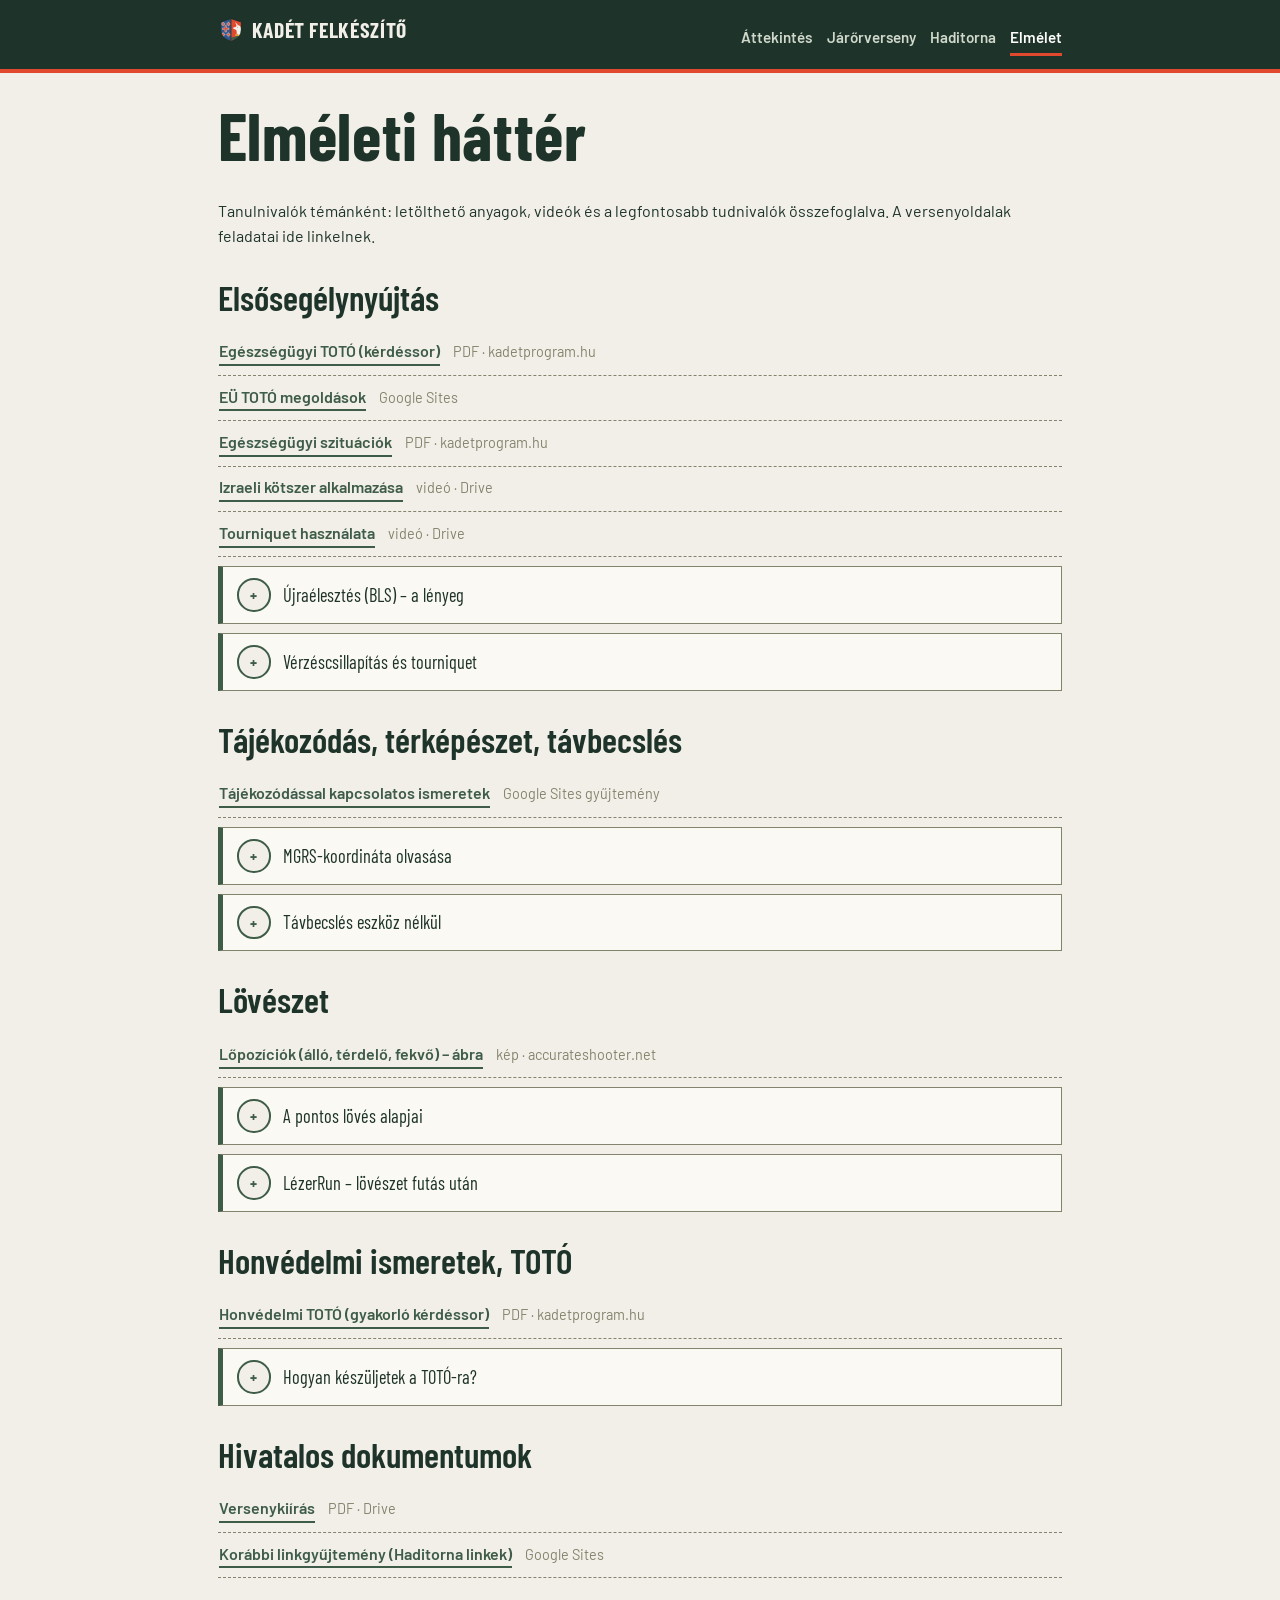
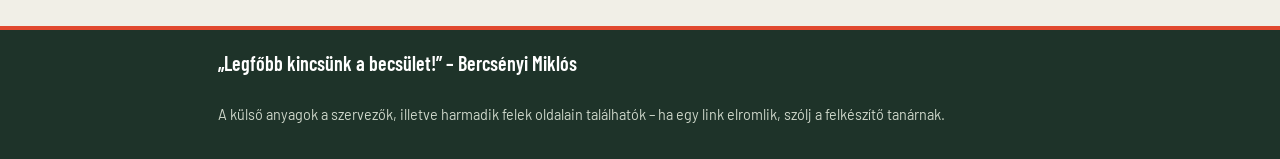
==== commit d3819d90: "Add files via upload" ====
--- a/elmelet.html
+++ b/elmelet.html
@@ -166,6 +166,7 @@
 
 <footer class="site">
   <div class="wrap">
+    <p class="motto">„Legfőbb kincsünk a becsület!” – Bercsényi Miklós</p>
     <p>A külső anyagok a szervezők, illetve harmadik felek oldalain találhatók – ha egy link elromlik, szólj a felkészítő tanárnak.</p>
   </div>
 </footer>
